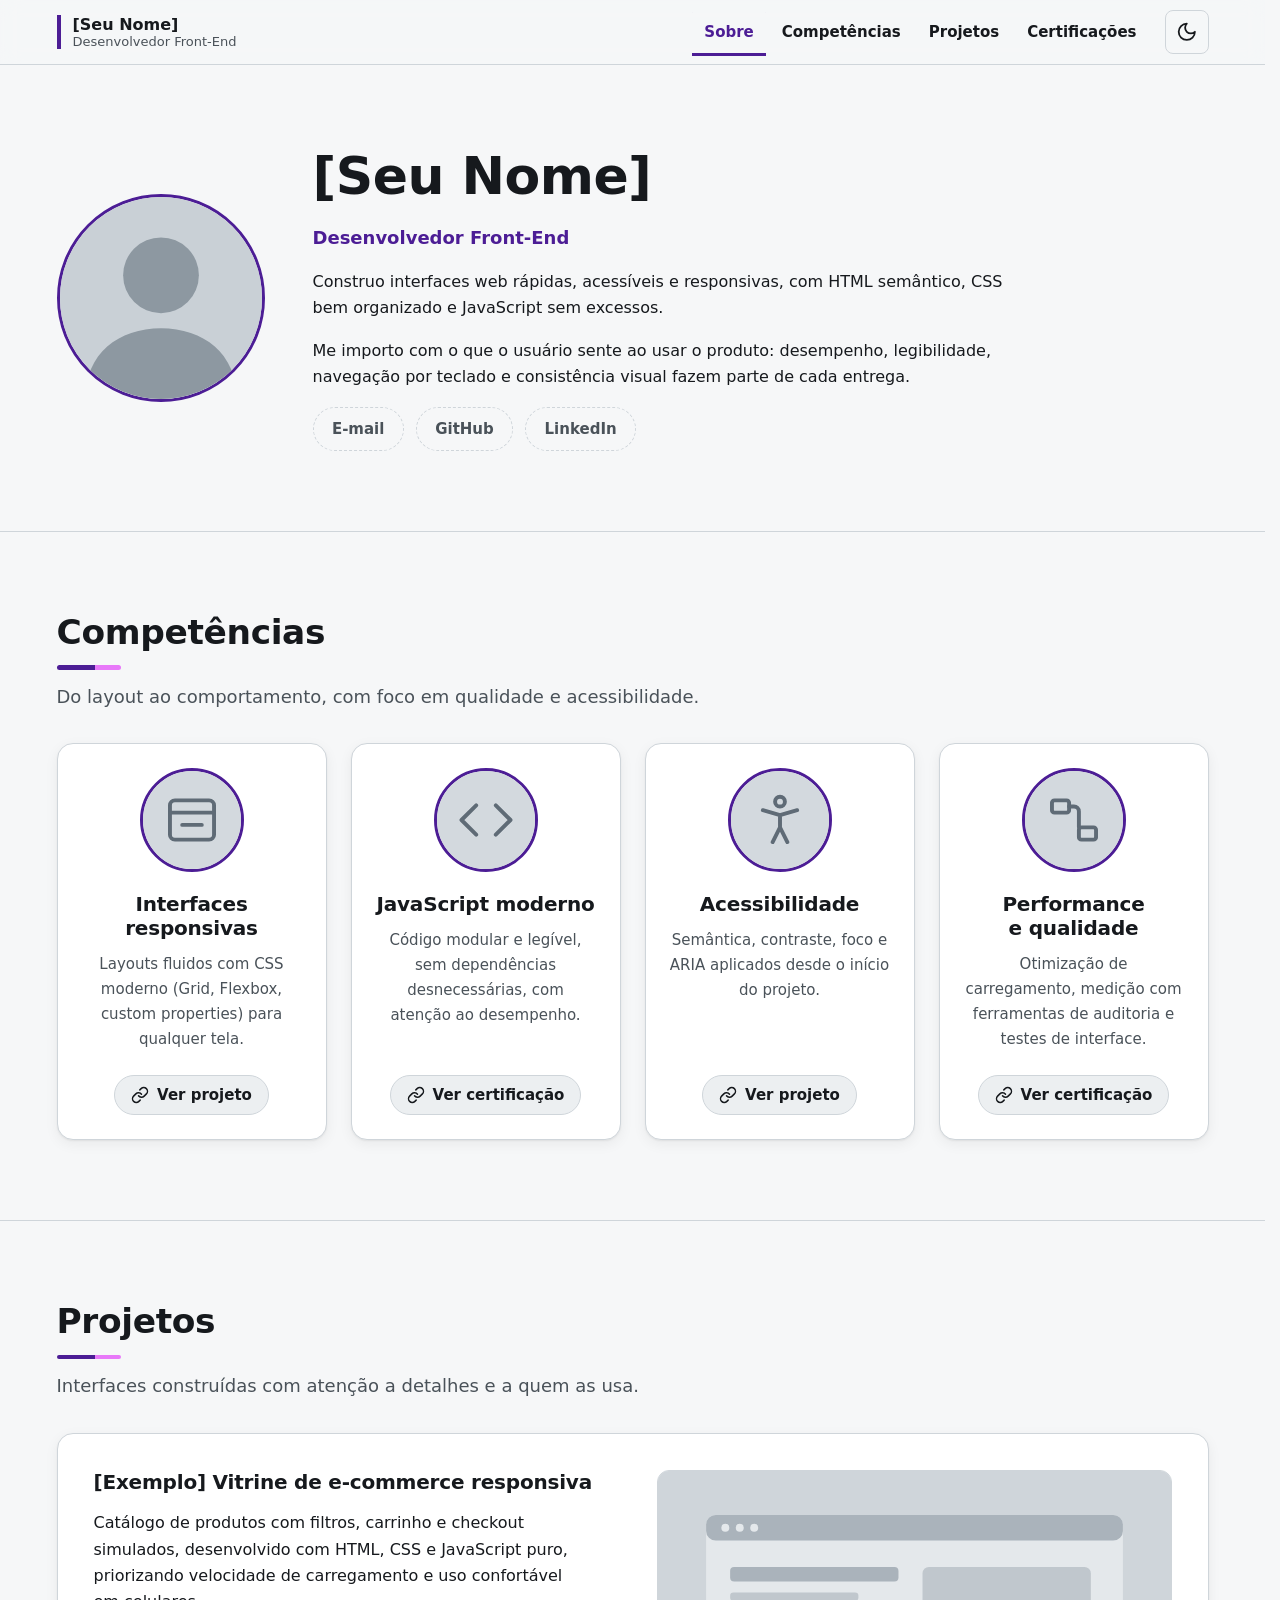
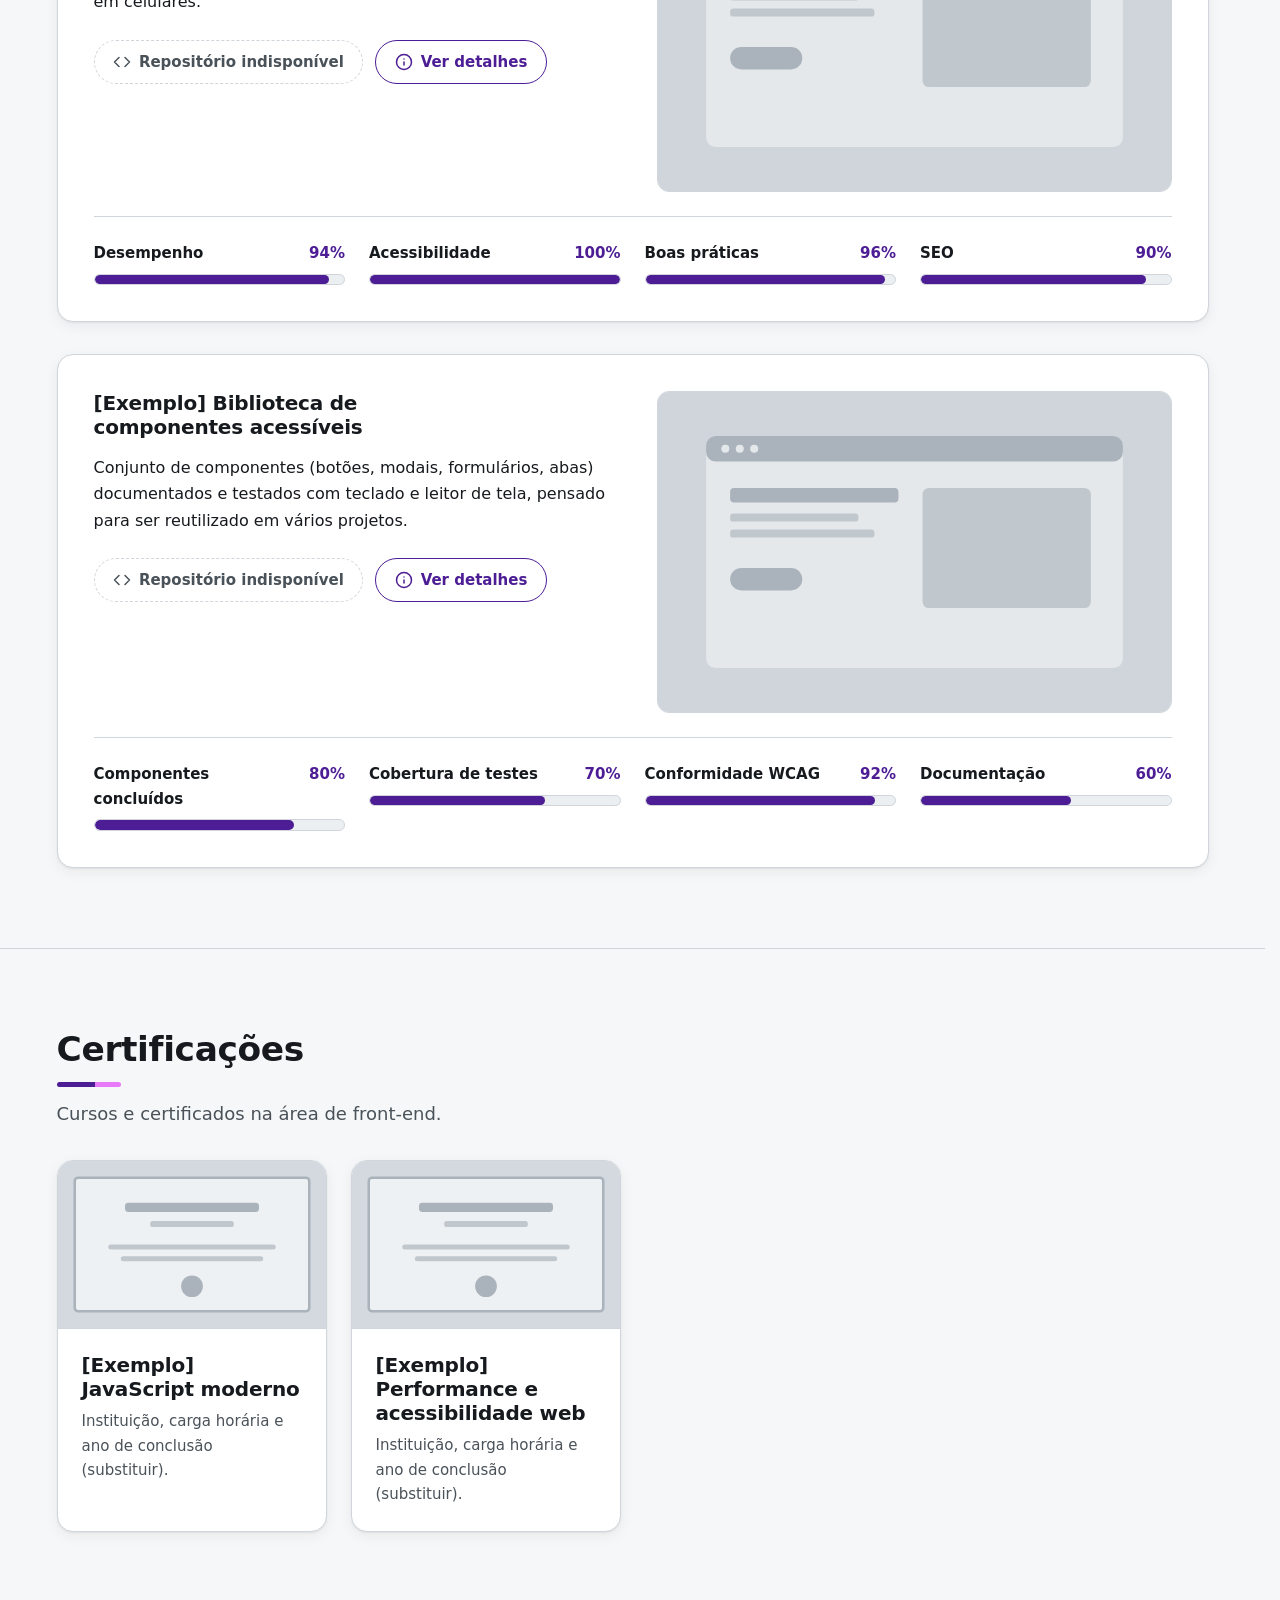
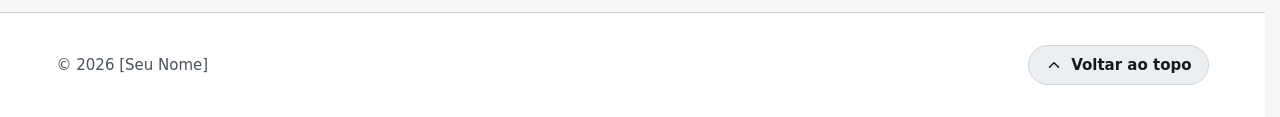
==== desenvolvedor-frontend.html @ 09fada83 "remove: diretório duplicado na raiz do projeto" ====
<!doctype html>
<html lang="pt-BR" data-accent="desenvolvedor-frontend">
  <head>
    <meta charset="utf-8" />
    <meta name="viewport" content="width=device-width, initial-scale=1" />
    <title>[Seu Nome] — Desenvolvedor Front-End</title>
    <meta name="description" content="Portfólio profissional de desenvolvimento Front-End: interfaces responsivas, acessíveis e de alto desempenho." />
    <link rel="icon" href="assets/images/site/favicon.svg" type="image/svg+xml" />
    <link rel="stylesheet" href="assets/css/main.css" />
    <!-- Tema: script clássico e bloqueante para evitar o flash de tema errado -->
    <script src="assets/js/theme.js"></script>
    <!-- Monta a página a partir de assets/data/curriculos/desenvolvedor-frontend.js -->
    <script type="module" src="assets/js/resume-page.js"></script>
  </head>
  <body data-curriculo="desenvolvedor-frontend">
    <noscript>
      <p class="noscript">Esta página precisa de JavaScript para exibir o conteúdo.</p>
    </noscript>
  </body>
</html>
---- assets/css/main.css ----
/* ==========================================================================
   main.css — ponto de entrada único dos estilos.
   Cada página linka apenas este arquivo; a ordem abaixo é a ordem da cascata.
   Para publicação, os @import podem ser concatenados por uma etapa de build
   (opcional — o projeto funciona sem build).
   ========================================================================== */

/* Fundação */
@import url("tokens.css");
@import url("accents.css");
@import url("base.css");
@import url("layout.css");

/* Componentes */
@import url("components/buttons.css");
@import url("components/badges.css");
@import url("components/cards.css");
@import url("components/sobre.css");
@import url("components/competencias.css");
@import url("components/projetos.css");
@import url("components/certificacoes.css");
@import url("components/modal.css");

/* Página inicial (mídias, seções alternadas) e easter egg da foto */
@import url("components/inicio.css");
@import url("components/easter-egg.css");
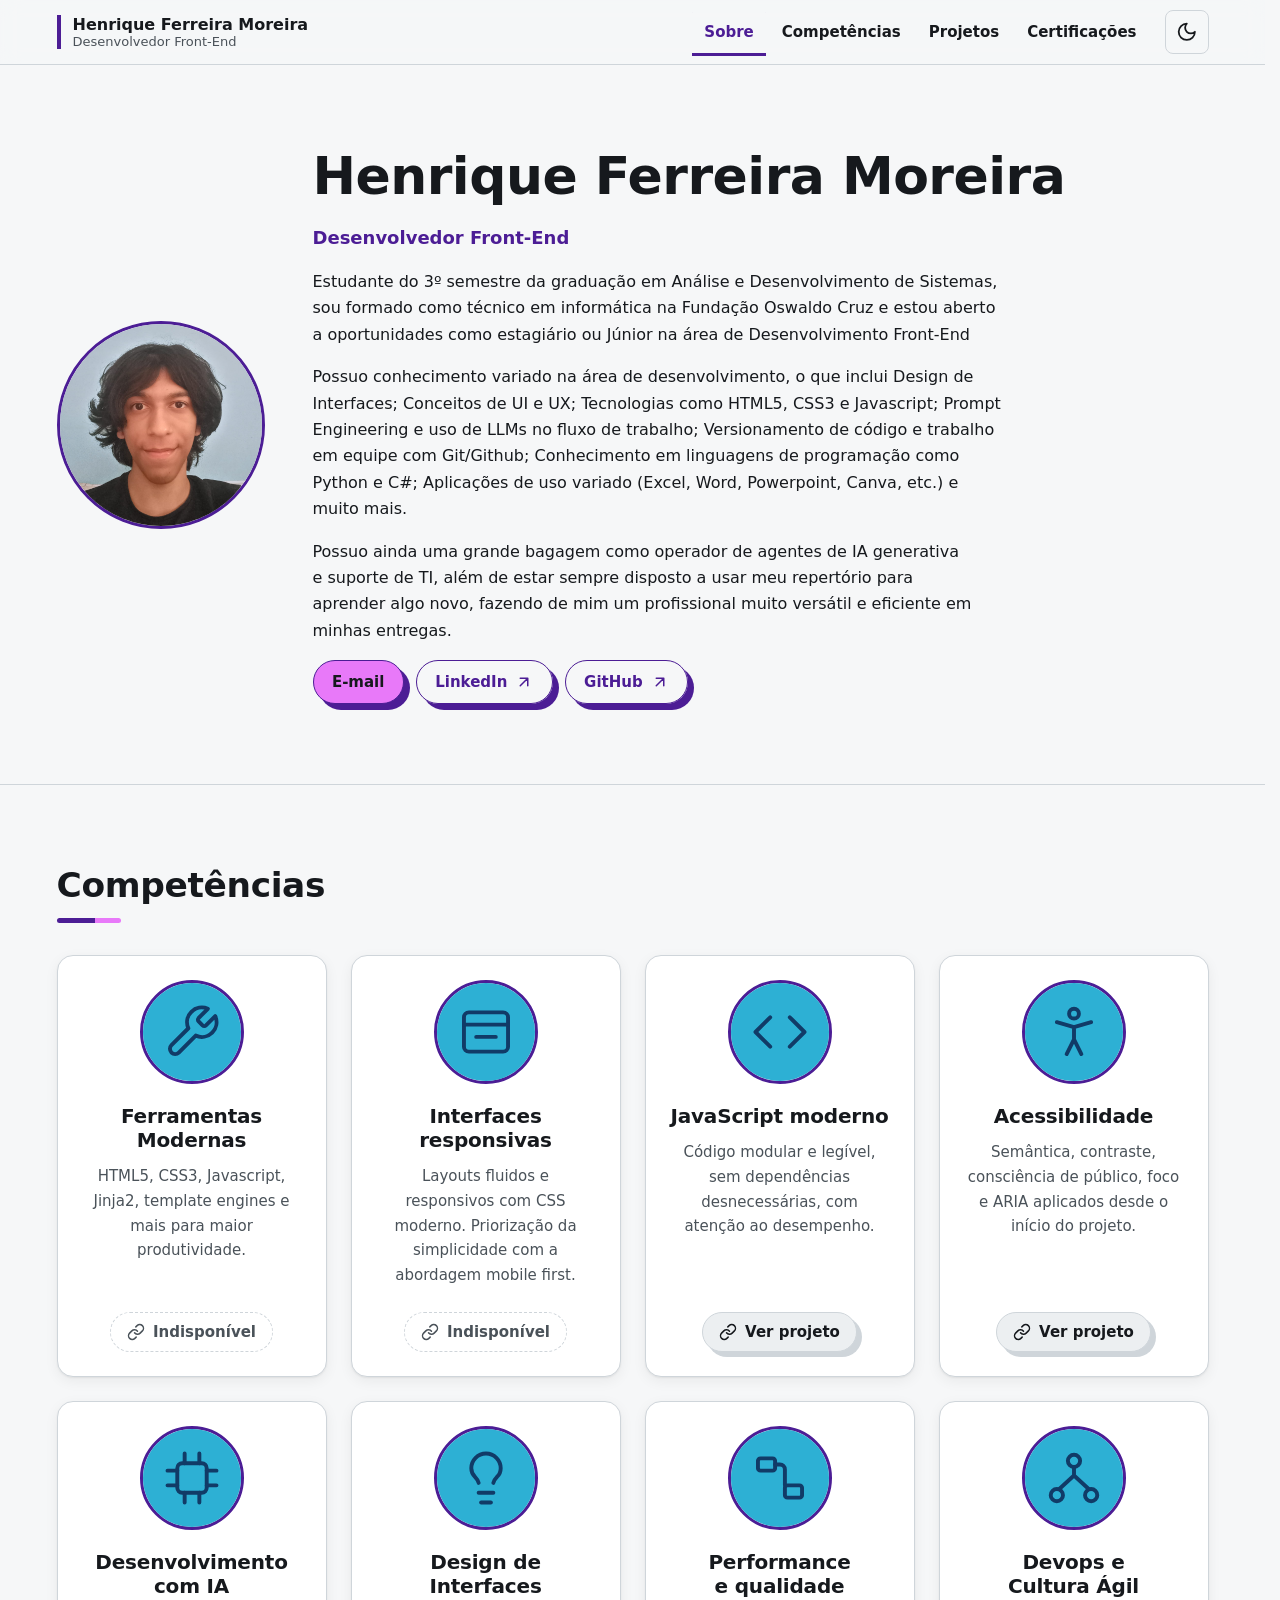
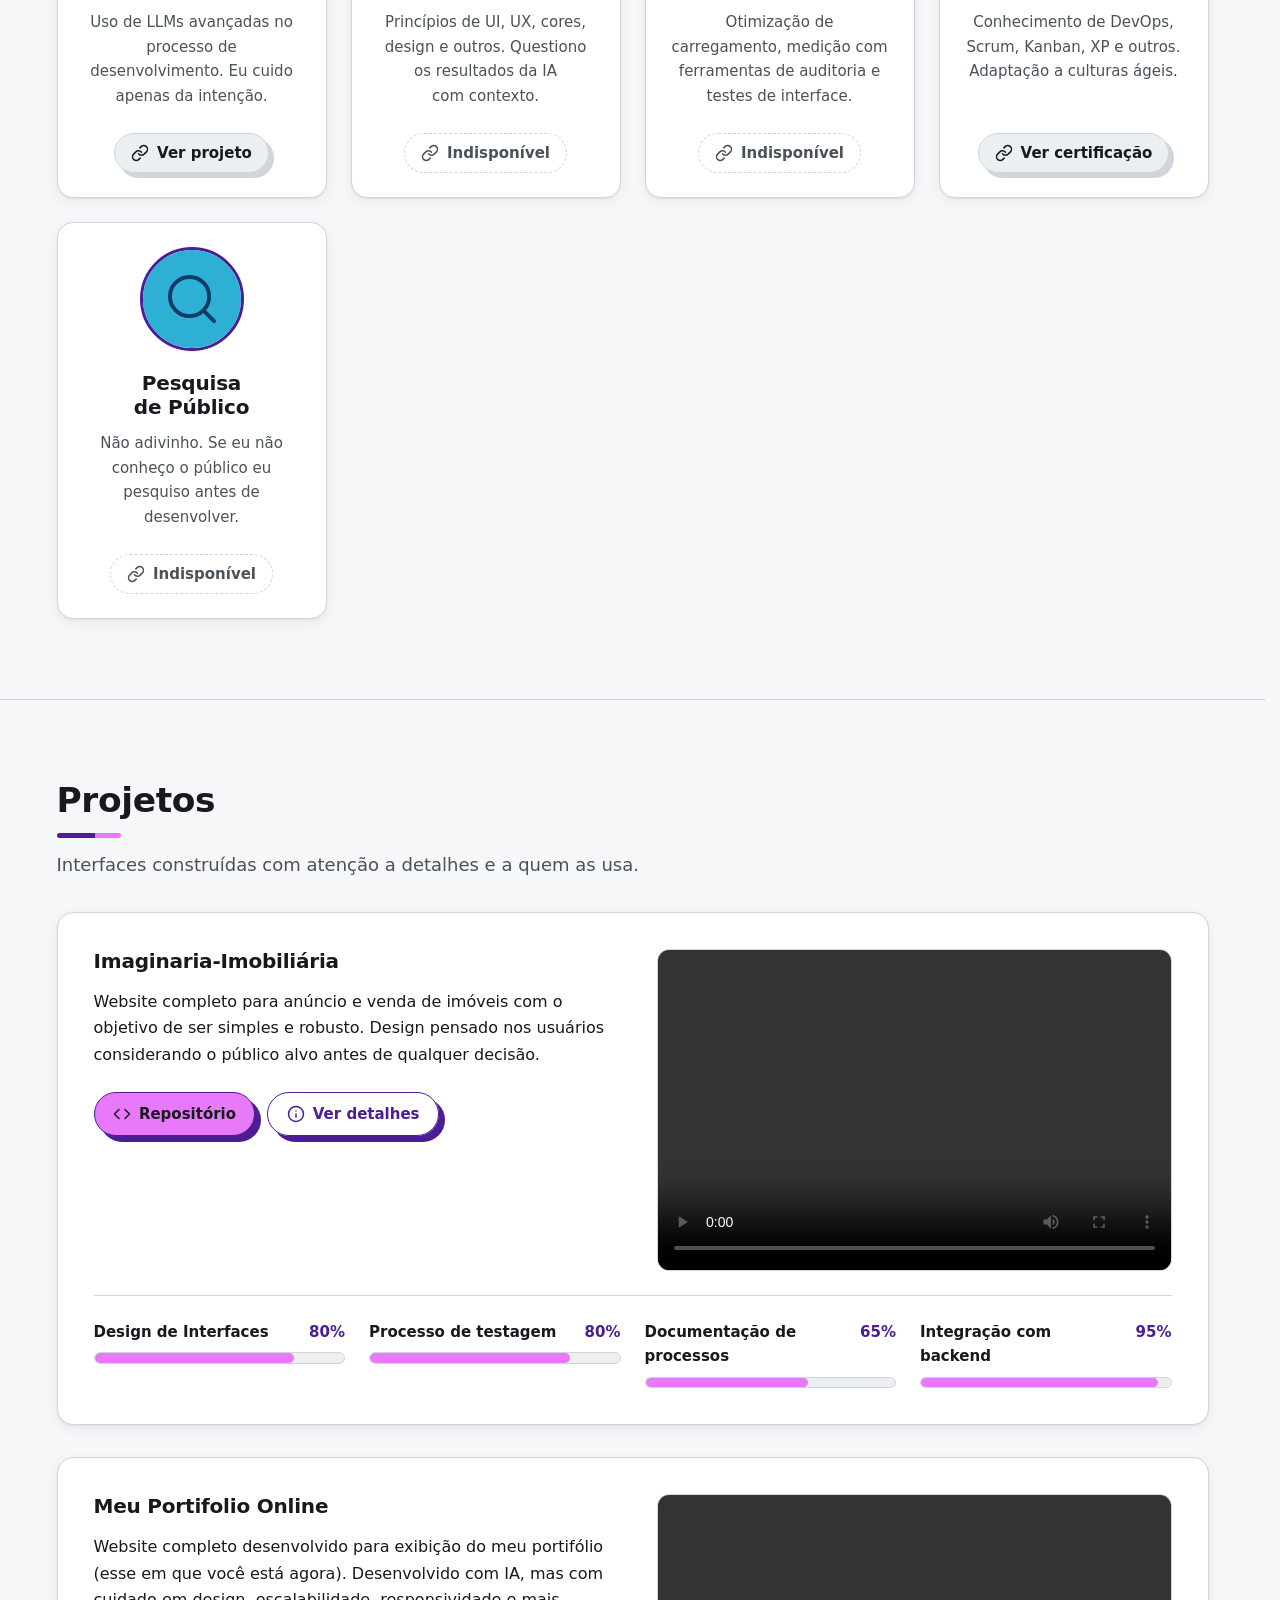
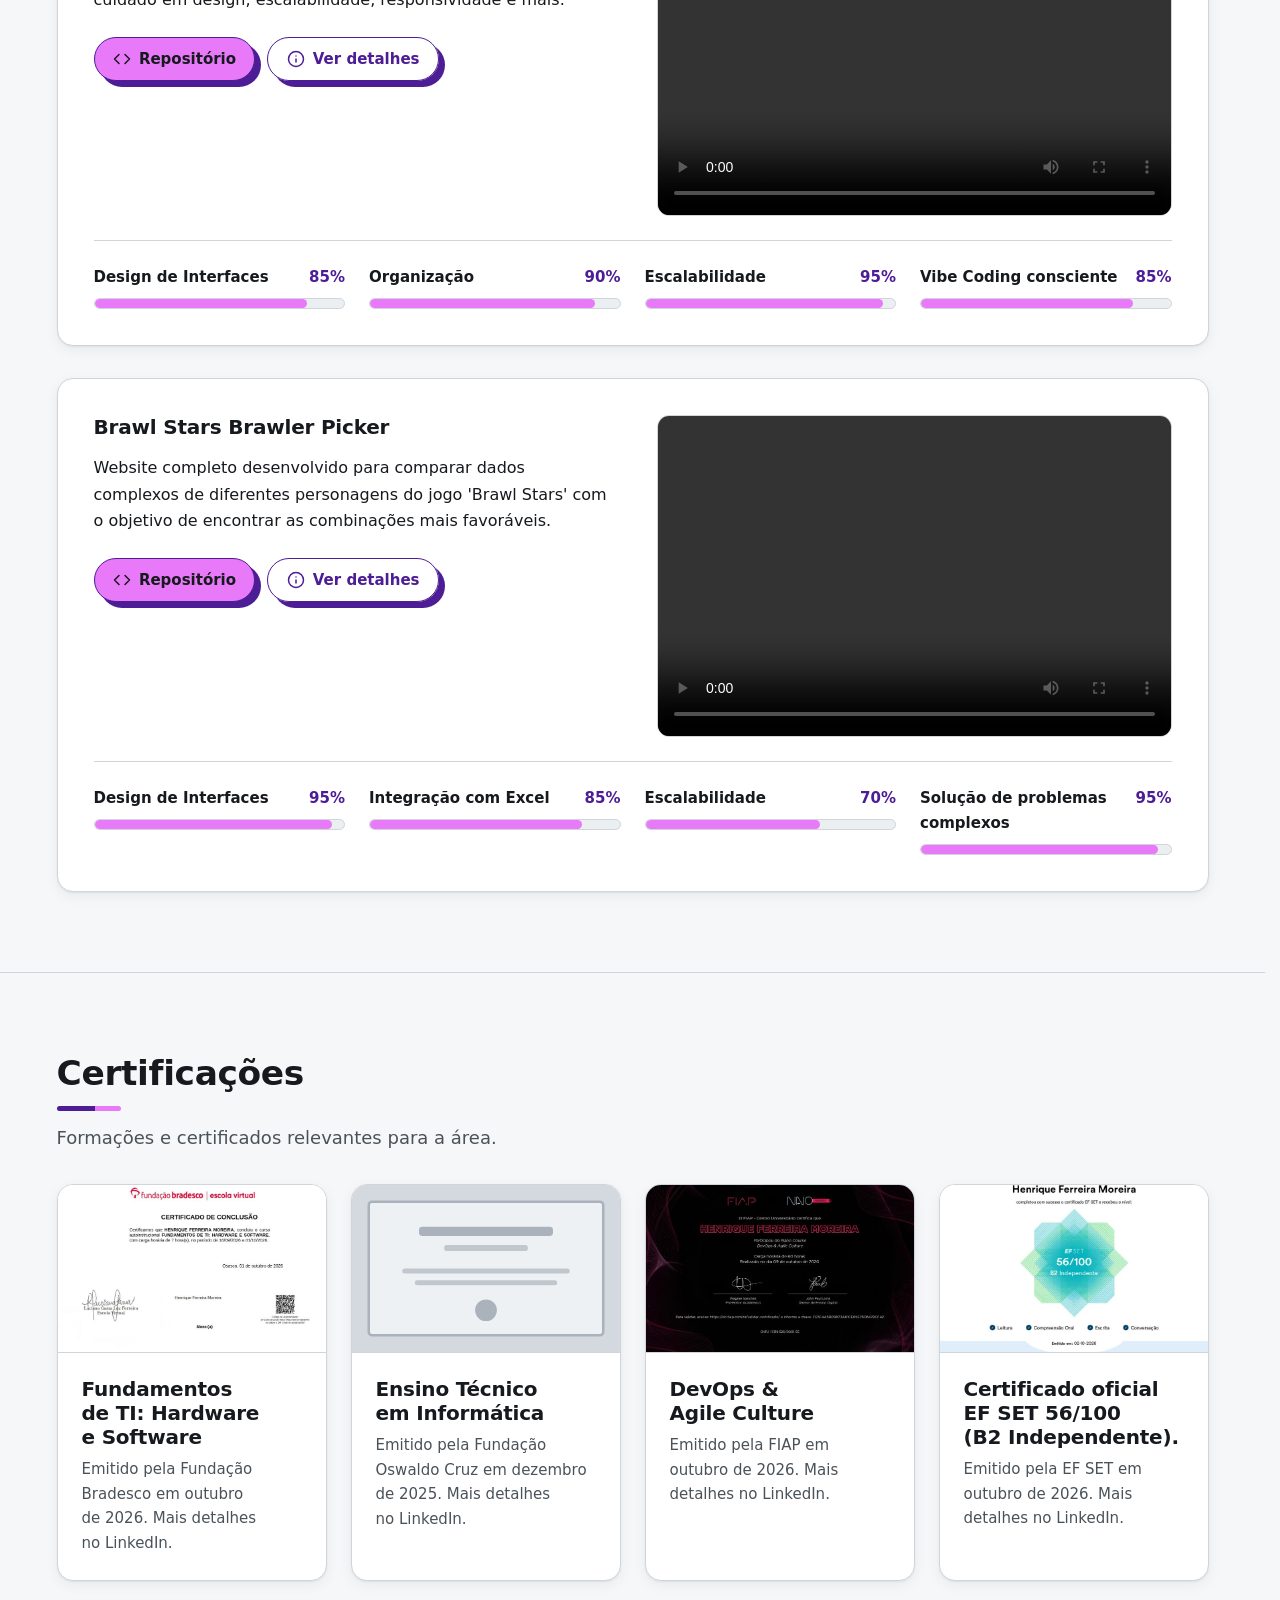
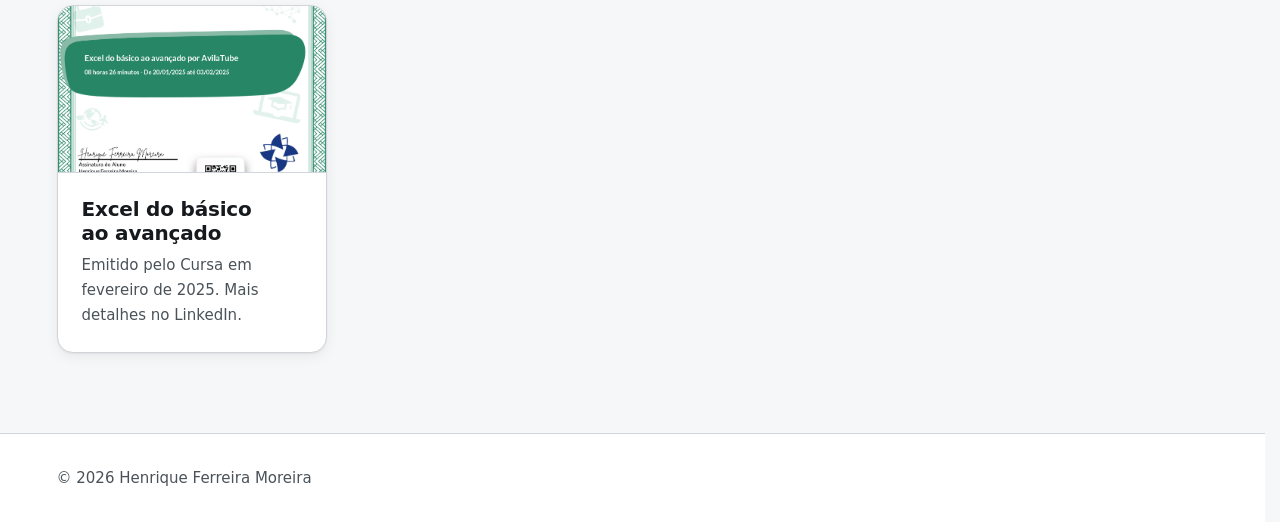
==== commit aad92c1d: "feat: alteração das informações de base presentes na página de desenvolvedor-frontend e outros. A pá" ====
--- a/desenvolvedor-frontend.html
+++ b/desenvolvedor-frontend.html
@@ -3,7 +3,7 @@
   <head>
     <meta charset="utf-8" />
     <meta name="viewport" content="width=device-width, initial-scale=1" />
-    <title>[Seu Nome] — Desenvolvedor Front-End</title>
+    <title>Henrique Ferreira Moreira — Desenvolvedor Front-End</title>
     <meta name="description" content="Portfólio profissional de desenvolvimento Front-End: interfaces responsivas, acessíveis e de alto desempenho." />
     <link rel="icon" href="assets/images/site/favicon.svg" type="image/svg+xml" />
     <link rel="stylesheet" href="assets/css/main.css" />
